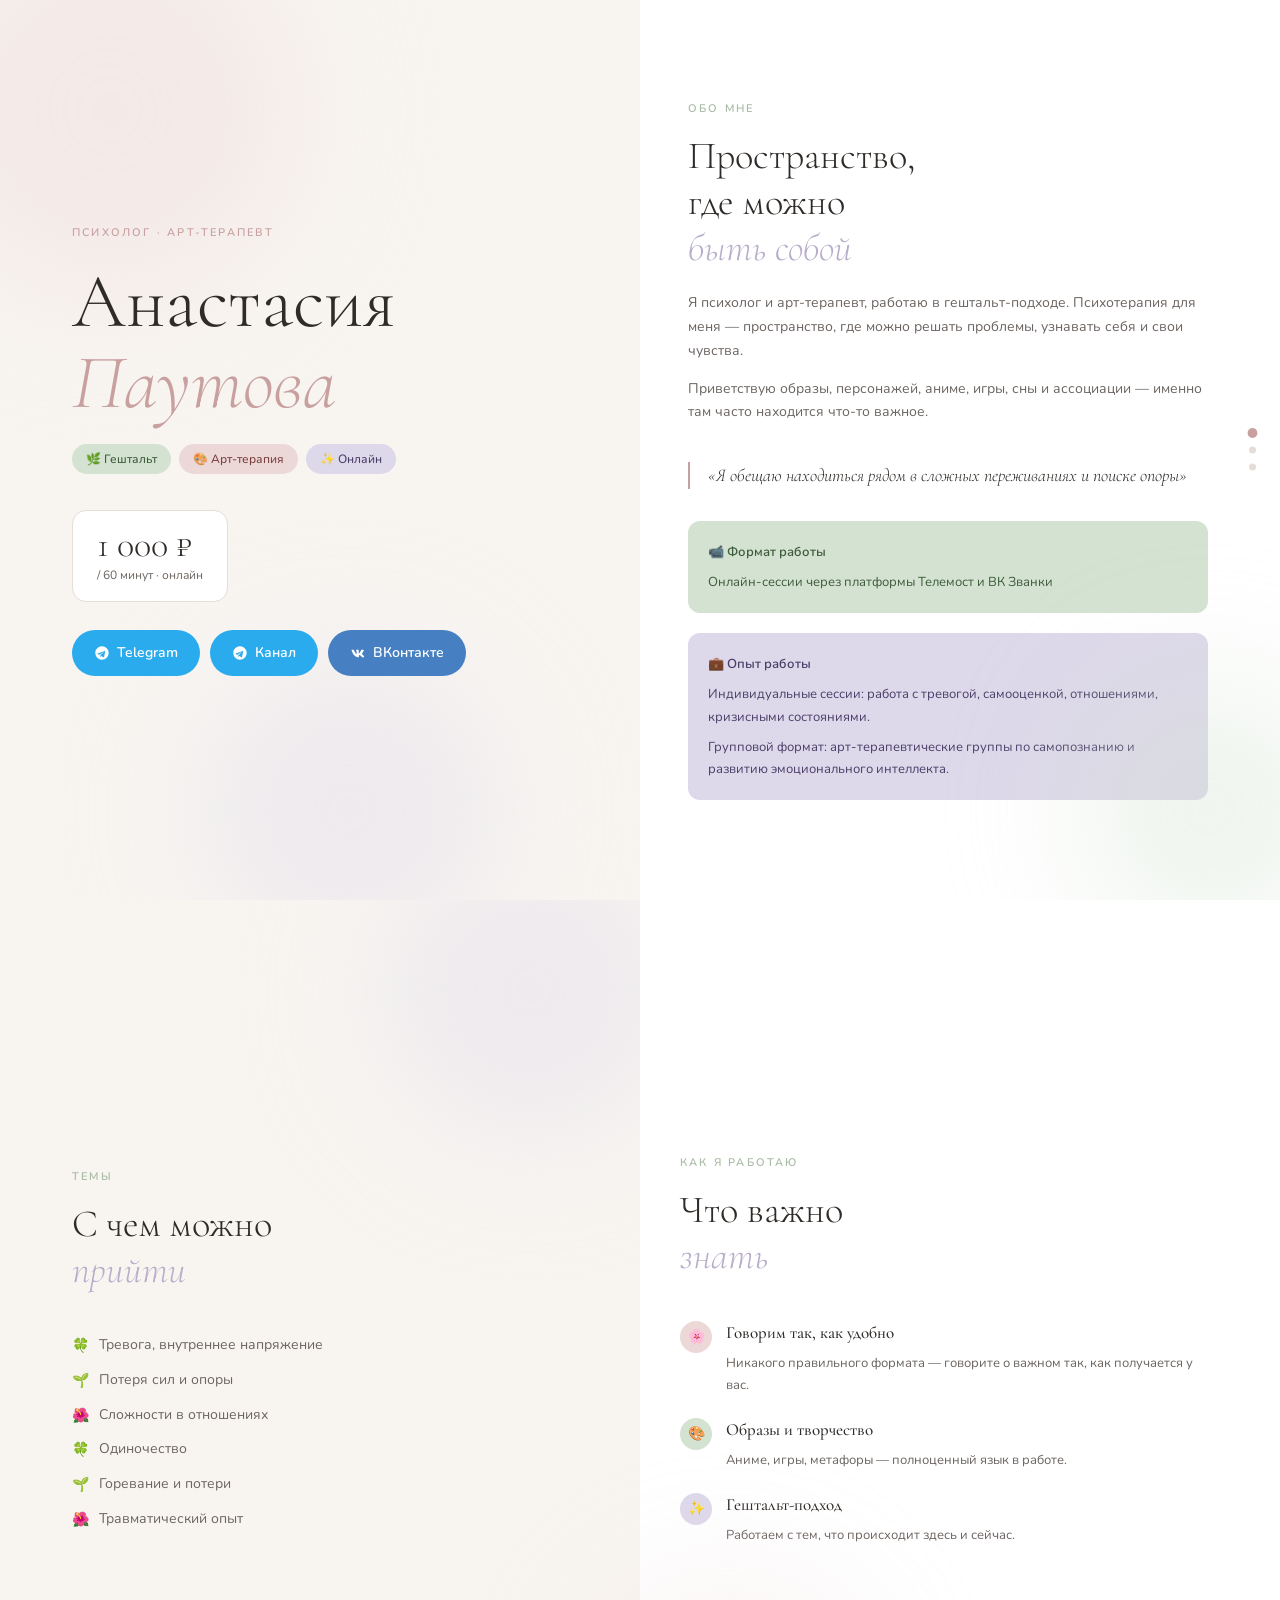
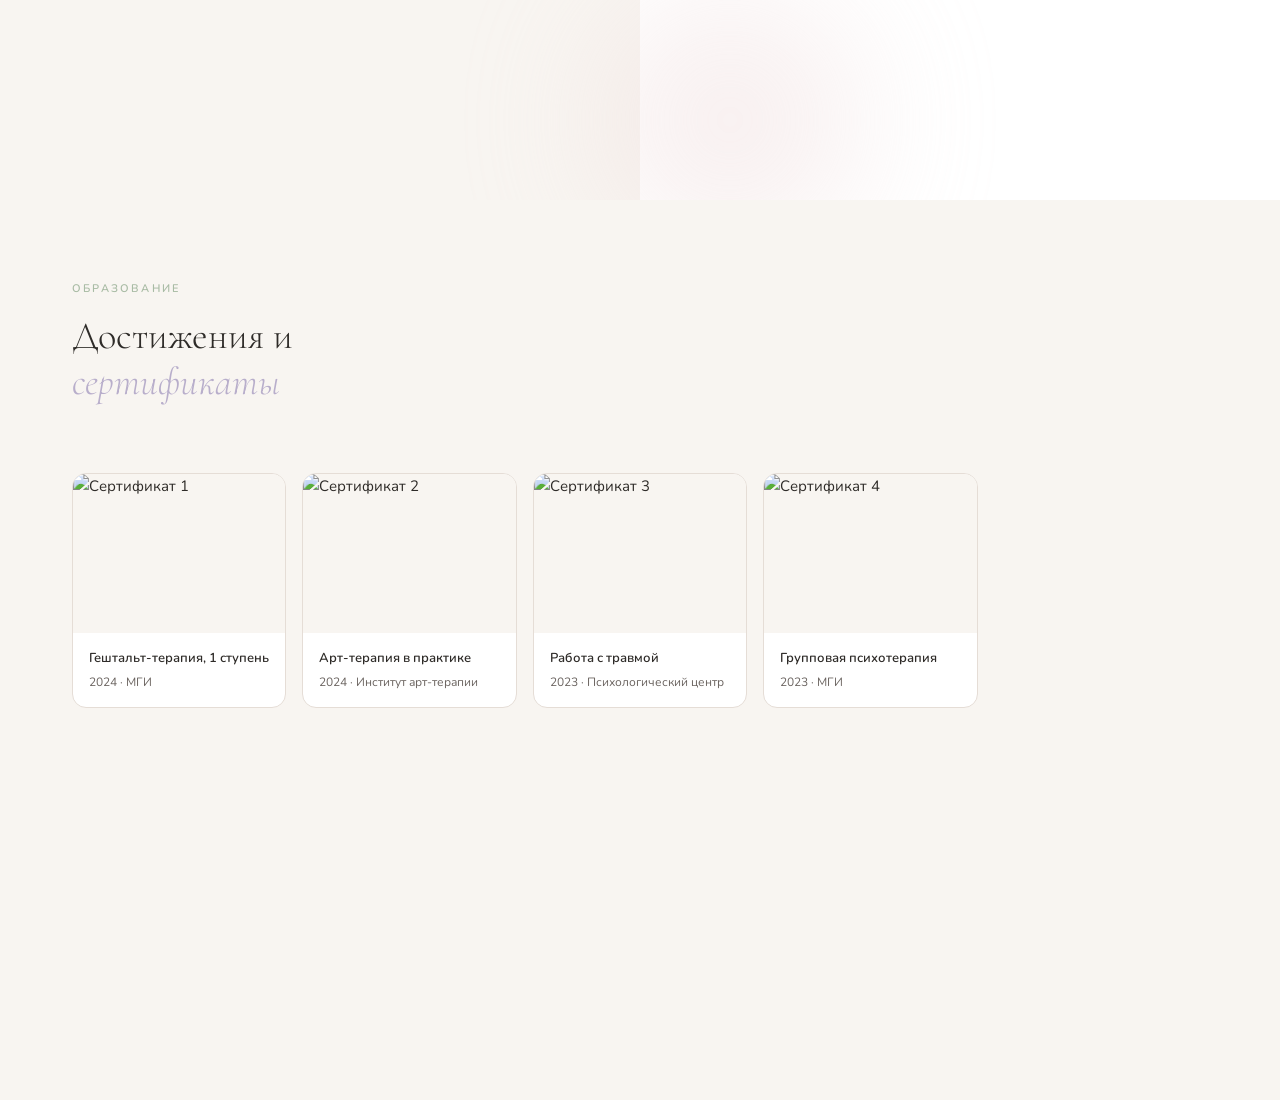
==== index.html @ 17f9b47e "Add files via upload" ====
<!DOCTYPE html>
<html lang="ru">
<head>
<meta charset="UTF-8">
<meta name="viewport" content="width=device-width, initial-scale=1.0">
<title>Анастасия Паутова — психолог, арт-терапевт</title>
<link href="https://fonts.googleapis.com/css2?family=Cormorant+Garamond:ital,wght@0,300;0,400;1,300;1,400&family=Nunito:wght@300;400;500;600&display=swap" rel="stylesheet">
<link rel="stylesheet" href="styles.css">
</head>
<body>

<!-- NAV DOTS -->
<nav class="nav-dots" aria-label="Навигация по страницам">
  <button class="nav-dot active" onclick="goTo(0)" aria-label="Страница 1"></button>
  <button class="nav-dot" onclick="goTo(1)" aria-label="Страница 2"></button>
  <button class="nav-dot" onclick="goTo(2)" aria-label="Страница 3"></button>
</nav>

<!-- ── PAGE 1 ── -->
<div class="page p1" id="pg0">
  <div class="blob blob-rose"></div>
  <div class="blob blob-lav"></div>

  <div class="p1-left">
    <p class="eyebrow">Психолог · Арт-терапевт</p>
    <h1>Анастасия<br><em>Паутова</em></h1>
    <div class="pill-row">
      <span class="pill ps">🌿 Гештальт</span>
      <span class="pill pr">🎨 Арт-терапия</span>
      <span class="pill pl">✨ Онлайн</span>
    </div>
    <div class="price-block">
      <span class="price-amount">1 000 ₽</span>
      <span class="price-note">/ 60 минут · онлайн</span>
    </div>
    <div class="btn-row">
      <a class="btn btn-tg" href="https://t.me/M_nesti">
        <svg width="16" height="16" viewBox="0 0 24 24" fill="none"><path d="M12 2C6.477 2 2 6.477 2 12s4.477 10 10 10 10-4.477 10-10S17.523 2 12 2Zm4.93 7.07-1.9 8.95c-.14.62-.51.77-.99.48l-2.72-2-1.32 1.27c-.14.14-.27.27-.56.27l.2-2.81 5.12-4.63c.22-.2-.05-.3-.34-.1L8.16 14.6l-2.69-.84c-.58-.18-.59-.58.13-.86l10.5-4.05c.48-.17.9.12.75.84Z" fill="currentColor"/></svg>
        Telegram
      </a>
      <a class="btn btn-tg" href="https://t.me/psy_highwave">
        <svg width="16" height="16" viewBox="0 0 24 24" fill="none"><path d="M12 2C6.477 2 2 6.477 2 12s4.477 10 10 10 10-4.477 10-10S17.523 2 12 2Zm4.93 7.07-1.9 8.95c-.14.62-.51.77-.99.48l-2.72-2-1.32 1.27c-.14.14-.27.27-.56.27l.2-2.81 5.12-4.63c.22-.2-.05-.3-.34-.1L8.16 14.6l-2.69-.84c-.58-.18-.59-.58.13-.86l10.5-4.05c.48-.17.9.12.75.84Z" fill="currentColor"/></svg>
        Канал
      </a>
      <a class="btn btn-vk" href="https://vk.ru/m_nesti">
        <svg width="16" height="16" viewBox="0 0 24 24" fill="none"><path d="M20.44 7.8c.13-.44 0-.76-.63-.76h-2.08c-.53 0-.77.28-.9.59 0 0-1.05 2.56-2.54 4.22-.48.48-.7.63-.96.63-.13 0-.32-.15-.32-.59V7.8c0-.53-.15-.76-.59-.76H9.58c-.33 0-.53.25-.53.48 0 .5.75.62.83 2.04v3.08c0 .67-.12.79-.38.79-.7 0-2.39-2.57-3.4-5.51C5.9 7.33 5.7 7.04 5.16 7.04H3.08c-.6 0-.72.28-.72.59 0 .55.7 3.3 3.26 6.93 1.7 2.44 4.1 3.76 6.28 3.76 1.31 0 1.47-.29 1.47-.8v-1.86c0-.6.13-.72.55-.72.31 0 .85.16 2.1 1.37 1.43 1.43 1.66 2.07 2.46 2.07h2.08c.6 0 .9-.29.72-.87-.19-.58-.86-1.42-1.75-2.41-.48-.57-1.2-1.18-1.42-1.49-.31-.4-.22-.58 0-.94 0 0 2.51-3.54 2.77-4.74Z" fill="currentColor"/></svg>
        ВКонтакте
      </a>
    </div>
  </div>

  <div class="p1-right">
    <div class="blob blob-sage"></div>
    <p class="section-label">Обо мне</p>
    <h2>Пространство,<br>где можно<br><em>быть собой</em></h2>
    <p class="about-text">Я психолог и арт-терапевт, работаю в гештальт-подходе. Психотерапия для меня — пространство, где можно решать проблемы, узнавать себя и свои чувства.</p>
    <p class="about-text">Приветствую образы, персонажей, аниме, игры, сны и ассоциации — именно там часто находится что-то важное.</p>
    <blockquote class="quote">
      «Я обещаю находиться рядом в сложных переживаниях и поиске опоры»
    </blockquote>
    
    <div style="margin-top: 32px; padding: 20px; background: var(--sage-l); border-radius: 12px;">
      <p style="font-size: 13px; font-weight: 600; color: #3D5C3A; margin-bottom: 8px;">📹 Формат работы</p>
      <p style="font-size: 13px; color: #3D5C3A; margin: 0;">Онлайн-сессии через платформы Телемост и ВК Званки</p>
    </div>
    
    <div style="margin-top: 20px; padding: 20px; background: var(--lav-l); border-radius: 12px;">
      <p style="font-size: 13px; font-weight: 600; color: #4A3F68; margin-bottom: 8px;">💼 Опыт работы</p>
      <p style="font-size: 13px; color: #4A3F68; margin: 0; margin-bottom: 8px;">Индивидуальные сессии: работа с тревогой, самооценкой, отношениями, кризисными состояниями.</p>
      <p style="font-size: 13px; color: #4A3F68; margin: 0;">Групповой формат: арт-терапевтические группы по самопознанию и развитию эмоционального интеллекта.</p>
    </div>
  </div>
</div>

<!-- ── PAGE 2 ── -->
<div class="page p2" id="pg1">
  <div class="p2-left">
    <div class="blob blob-lav2"></div>
    <p class="section-label">Темы</p>
    <h2>С чем можно<br><em>прийти</em></h2>
    <div class="topics-list">
      <div class="topic-item"><span>🍀</span><span>Тревога, внутреннее напряжение</span></div>
      <div class="topic-item"><span>🌱</span><span>Потеря сил и опоры</span></div>
      <div class="topic-item"><span>🌺</span><span>Сложности в отношениях</span></div>
      <div class="topic-item"><span>🍀</span><span>Одиночество</span></div>
      <div class="topic-item"><span>🌱</span><span>Горевание и потери</span></div>
      <div class="topic-item"><span>🌺</span><span>Травматический опыт</span></div>
    </div>
  </div>

  <div class="p2-right">
    <div class="blob blob-rose2"></div>
    <p class="section-label">Как я работаю</p>
    <h2>Что важно<br><em>знать</em></h2>
    <div class="how-list">
      <div class="how-item">
        <div class="how-dot hd-r">🌸</div>
        <div>
          <h3>Говорим так, как удобно</h3>
          <p>Никакого правильного формата — говорите о важном так, как получается у вас.</p>
        </div>
      </div>
      <div class="how-item">
        <div class="how-dot hd-s">🎨</div>
        <div>
          <h3>Образы и творчество</h3>
          <p>Аниме, игры, метафоры — полноценный язык в работе.</p>
        </div>
      </div>
      <div class="how-item">
        <div class="how-dot hd-l">✨</div>
        <div>
          <h3>Гештальт-подход</h3>
          <p>Работаем с тем, что происходит здесь и сейчас.</p>
        </div>
      </div>
    </div>
  </div>
</div>

<!-- ── PAGE 3: CERTS ── -->
<div class="page p3" id="pg2">
  <div class="p3-header">
    <div>
      <p class="section-label">Образование</p>
      <h2>Достижения и<br><em>сертификаты</em></h2>
    </div>
  </div>

  <div class="certs-grid">
    <!-- 
      КАК ЗАМЕНИТЬ ФОТО СЕРТИФИКАТОВ:
      1. Положите фото сертификатов в папку с файлом portfolio.html
      2. Замените src="cert1.jpg" на имя вашего файла (например: src="screenshot.jpg")
      3. Измените текст в cert-title и cert-meta на реальные данные
    -->
    <div class="cert-card">
      <img class="cert-img" src="cert1.jpg" alt="Сертификат 1">
      <div class="cert-body">
        <div class="cert-title">Гештальт-терапия, 1 ступень</div>
        <div class="cert-meta">2024 · МГИ</div>
      </div>
    </div>
    <div class="cert-card">
      <img class="cert-img" src="cert2.jpg" alt="Сертификат 2">
      <div class="cert-body">
        <div class="cert-title">Арт-терапия в практике</div>
        <div class="cert-meta">2024 · Институт арт-терапии</div>
      </div>
    </div>
    <div class="cert-card">
      <img class="cert-img" src="cert3.jpg" alt="Сертификат 3">
      <div class="cert-body">
        <div class="cert-title">Работа с травмой</div>
        <div class="cert-meta">2023 · Психологический центр</div>
      </div>
    </div>
    <div class="cert-card">
      <img class="cert-img" src="cert4.jpg" alt="Сертификат 4">
      <div class="cert-body">
        <div class="cert-title">Групповая психотерапия</div>
        <div class="cert-meta">2023 · МГИ</div>
      </div>
    </div>

    <!--
    ПРИМЕР РЕАЛЬНОЙ КАРТОЧКИ:
    <div class="cert-card">
      <img class="cert-img" src="cert1.jpg" alt="Гештальт 1 ступень">
      <div class="cert-body">
        <div class="cert-title">Гештальт-терапия, 1 ступень</div>
        <div class="cert-meta">2024 · МГИ</div>
      </div>
    </div>
    -->
  </div>
</div>

<script src="script.js"></script>
</body>
</html>
---- styles.css ----
*, *::before, *::after { box-sizing: border-box; margin: 0; padding: 0; }

:root {
  --bg: #F8F5F1;
  --surface: #FFFFFF;
  --text: #2E2B28;
  --soft: #6B6460;
  --sage: #A8BBA4;
  --sage-l: #D4E2D1;
  --rose: #C9A0A0;
  --rose-l: #EDD8D8;
  --lav: #B8AECB;
  --lav-l: #DDD8EA;
  --line: #E5DDD6;
}

html { scroll-behavior: smooth; scroll-snap-type: y mandatory; }
body { font-family: 'Nunito', sans-serif; background: var(--bg); color: var(--text); font-size: 15px; line-height: 1.7; }

/* PAGE WRAPPER */
.page {
  min-height: 100vh;
  scroll-snap-align: start;
  display: grid;
  position: relative;
  overflow: hidden;
}

/* BLOBS */
.blob {
  position: absolute;
  border-radius: 50%;
  filter: blur(70px);
  opacity: 0.4;
  pointer-events: none;
}

/* ── PAGE 1: HERO + ABOUT ── */
.p1 {
  grid-template-columns: 1fr 1fr;
  grid-template-rows: 1fr;
  background: var(--bg);
}

.p1-left {
  display: flex;
  flex-direction: column;
  justify-content: center;
  padding: 64px 48px 64px 72px;
  position: relative;
  z-index: 1;
}

.blob-rose { width: 380px; height: 380px; background: var(--rose-l); top: -80px; left: -80px; }
.blob-lav  { width: 300px; height: 300px; background: var(--lav-l); bottom: -60px; left: 200px; }

.eyebrow {
  font-size: 11px;
  font-weight: 600;
  letter-spacing: 0.2em;
  text-transform: uppercase;
  color: var(--rose);
  margin-bottom: 20px;
}

h1 {
  font-family: 'Cormorant Garamond', serif;
  font-size: clamp(48px, 6vw, 80px);
  font-weight: 300;
  line-height: 1.05;
  margin-bottom: 20px;
}
h1 em { font-style: italic; color: var(--rose); }

.pill-row {
  display: flex;
  flex-wrap: wrap;
  gap: 8px;
  margin-bottom: 36px;
}
.pill {
  padding: 5px 14px;
  border-radius: 999px;
  font-size: 12px;
  font-weight: 500;
}
.ps { background: var(--sage-l); color: #3D5C3A; }
.pr { background: var(--rose-l); color: #7A3F3F; }
.pl { background: var(--lav-l);  color: #4A3F68; }

.price-block {
  display: inline-flex;
  flex-direction: column;
  padding: 16px 24px;
  background: var(--surface);
  border-radius: 14px;
  border: 1px solid var(--line);
  gap: 2px;
  width: fit-content;
  margin-bottom: 28px;
}
.price-amount {
  font-family: 'Cormorant Garamond', serif;
  font-size: 36px;
  font-weight: 300;
  color: var(--text);
  line-height: 1;
}
.price-note { font-size: 12px; color: var(--soft); }

.btn-row { display: flex; gap: 10px; flex-wrap: wrap; }
.btn {
  display: inline-flex; align-items: center; gap: 7px;
  padding: 11px 22px; border-radius: 999px;
  font-family: 'Nunito', sans-serif; font-size: 14px; font-weight: 600;
  text-decoration: none; transition: transform 0.15s, opacity 0.15s;
}
.btn:hover { transform: translateY(-2px); opacity: 0.88; }
.btn-tg { background: #2AABEE; color: #fff; }
.btn-vk { background: #4680C2; color: #fff; }

/* RIGHT SIDE */
.p1-right {
  background: var(--surface);
  display: flex;
  flex-direction: column;
  justify-content: center;
  padding: 64px 72px 64px 48px;
  position: relative;
  z-index: 1;
}
.blob-sage { width: 260px; height: 260px; background: var(--sage-l); bottom: -40px; right: -60px; }

.section-label {
  font-size: 11px;
  font-weight: 600;
  letter-spacing: 0.2em;
  text-transform: uppercase;
  color: var(--sage);
  margin-bottom: 14px;
}

h2 {
  font-family: 'Cormorant Garamond', serif;
  font-size: clamp(28px, 3vw, 40px);
  font-weight: 300;
  line-height: 1.2;
  margin-bottom: 20px;
}
h2 em { font-style: italic; color: var(--lav); }

.about-text { color: var(--soft); margin-bottom: 14px; font-size: 14px; }

.quote {
  font-family: 'Cormorant Garamond', serif;
  font-size: 18px;
  font-weight: 300;
  font-style: italic;
  color: var(--text);
  padding-left: 18px;
  border-left: 2px solid var(--rose);
  margin-top: 24px;
  line-height: 1.5;
}

/* ── PAGE 2: TOPICS + HOW ── */
.p2 {
  grid-template-columns: 1fr 1fr;
  background: var(--bg);
}

.p2-left {
  display: flex;
  flex-direction: column;
  justify-content: center;
  padding: 64px 40px 64px 72px;
  position: relative;
  z-index: 1;
}
.blob-lav2 { width: 300px; height: 300px; background: var(--lav-l); top: -60px; right: -40px; }

.topics-list {
  margin-top: 20px;
  display: flex;
  flex-direction: column;
  gap: 10px;
}
.topic-item {
  display: flex;
  align-items: flex-start;
  gap: 10px;
  font-size: 14px;
  color: var(--soft);
}
.topic-item span:first-child { flex-shrink: 0; margin-top: 1px; }

.p2-right {
  background: var(--surface);
  display: flex;
  flex-direction: column;
  justify-content: center;
  padding: 64px 72px 64px 40px;
  position: relative;
  z-index: 1;
}
.blob-rose2 { width: 260px; height: 260px; background: var(--rose-l); bottom: -50px; left: -40px; }

.how-list { margin-top: 20px; display: flex; flex-direction: column; gap: 20px; }
.how-item { display: flex; gap: 14px; align-items: flex-start; }
.how-dot {
  width: 32px; height: 32px; border-radius: 50%;
  flex-shrink: 0; display: flex; align-items: center;
  justify-content: center; font-size: 14px; margin-top: 2px;
}
.hd-r { background: var(--rose-l); }
.hd-s { background: var(--sage-l); }
.hd-l { background: var(--lav-l);  }
.how-item h3 {
  font-family: 'Cormorant Garamond', serif;
  font-size: 17px; font-weight: 500;
  margin-bottom: 4px; color: var(--text);
}
.how-item p { font-size: 13px; color: var(--soft); margin: 0; }

/* ── PAGE 3: CERTS ── */
.p3 {
  display: block;
  background: var(--bg);
  padding: 80px 72px;
  scroll-snap-align: start;
}

.p3-header {
  display: flex;
  align-items: flex-end;
  justify-content: space-between;
  margin-bottom: 48px;
}

.certs-grid {
  display: grid;
  grid-template-columns: repeat(auto-fill, minmax(200px, 1fr));
  gap: 16px;
}

.cert-card {
  background: var(--surface);
  border-radius: 14px;
  border: 1px solid var(--line);
  overflow: hidden;
  transition: transform 0.2s, box-shadow 0.2s;
  cursor: pointer;
}
.cert-card:hover {
  transform: translateY(-3px);
  box-shadow: 0 8px 24px rgba(0,0,0,0.07);
}
.cert-img {
  width: 100%; aspect-ratio: 4/3;
  object-fit: cover; display: block;
  background: var(--bg);
}
.cert-body { padding: 14px 16px; }
.cert-title { font-size: 13px; font-weight: 600; color: var(--text); margin-bottom: 3px; }
.cert-meta  { font-size: 12px; color: var(--soft); }

/* Placeholder cards */
.cert-ph {
  border: 2px dashed var(--line);
  background: transparent;
  display: flex;
  flex-direction: column;
  align-items: center;
  justify-content: center;
  min-height: 180px;
  gap: 8px;
  cursor: default;
}
.cert-ph:hover { transform: none; box-shadow: none; }
.cert-ph-icon { font-size: 28px; opacity: 0.35; }
.cert-ph p { font-size: 12px; color: var(--soft); opacity: 0.6; text-align: center; padding: 0 12px; }

/* NAV DOTS */
.nav-dots {
  position: fixed;
  right: 24px;
  top: 50%;
  transform: translateY(-50%);
  display: flex;
  flex-direction: column;
  gap: 10px;
  z-index: 100;
}
.nav-dot {
  width: 7px; height: 7px;
  border-radius: 50%;
  background: var(--line);
  border: none; cursor: pointer;
  transition: background 0.2s, transform 0.2s;
  padding: 0;
}
.nav-dot.active { background: var(--rose); transform: scale(1.4); }

/* RESPONSIVE */
@media (max-width: 768px) {
  .p1, .p2 { grid-template-columns: 1fr; }
  .p1-left, .p1-right, .p2-left, .p2-right { padding: 56px 28px; }
  .p3 { padding: 56px 28px; }
  .nav-dots { display: none; }
  html { scroll-snap-type: none; }
}
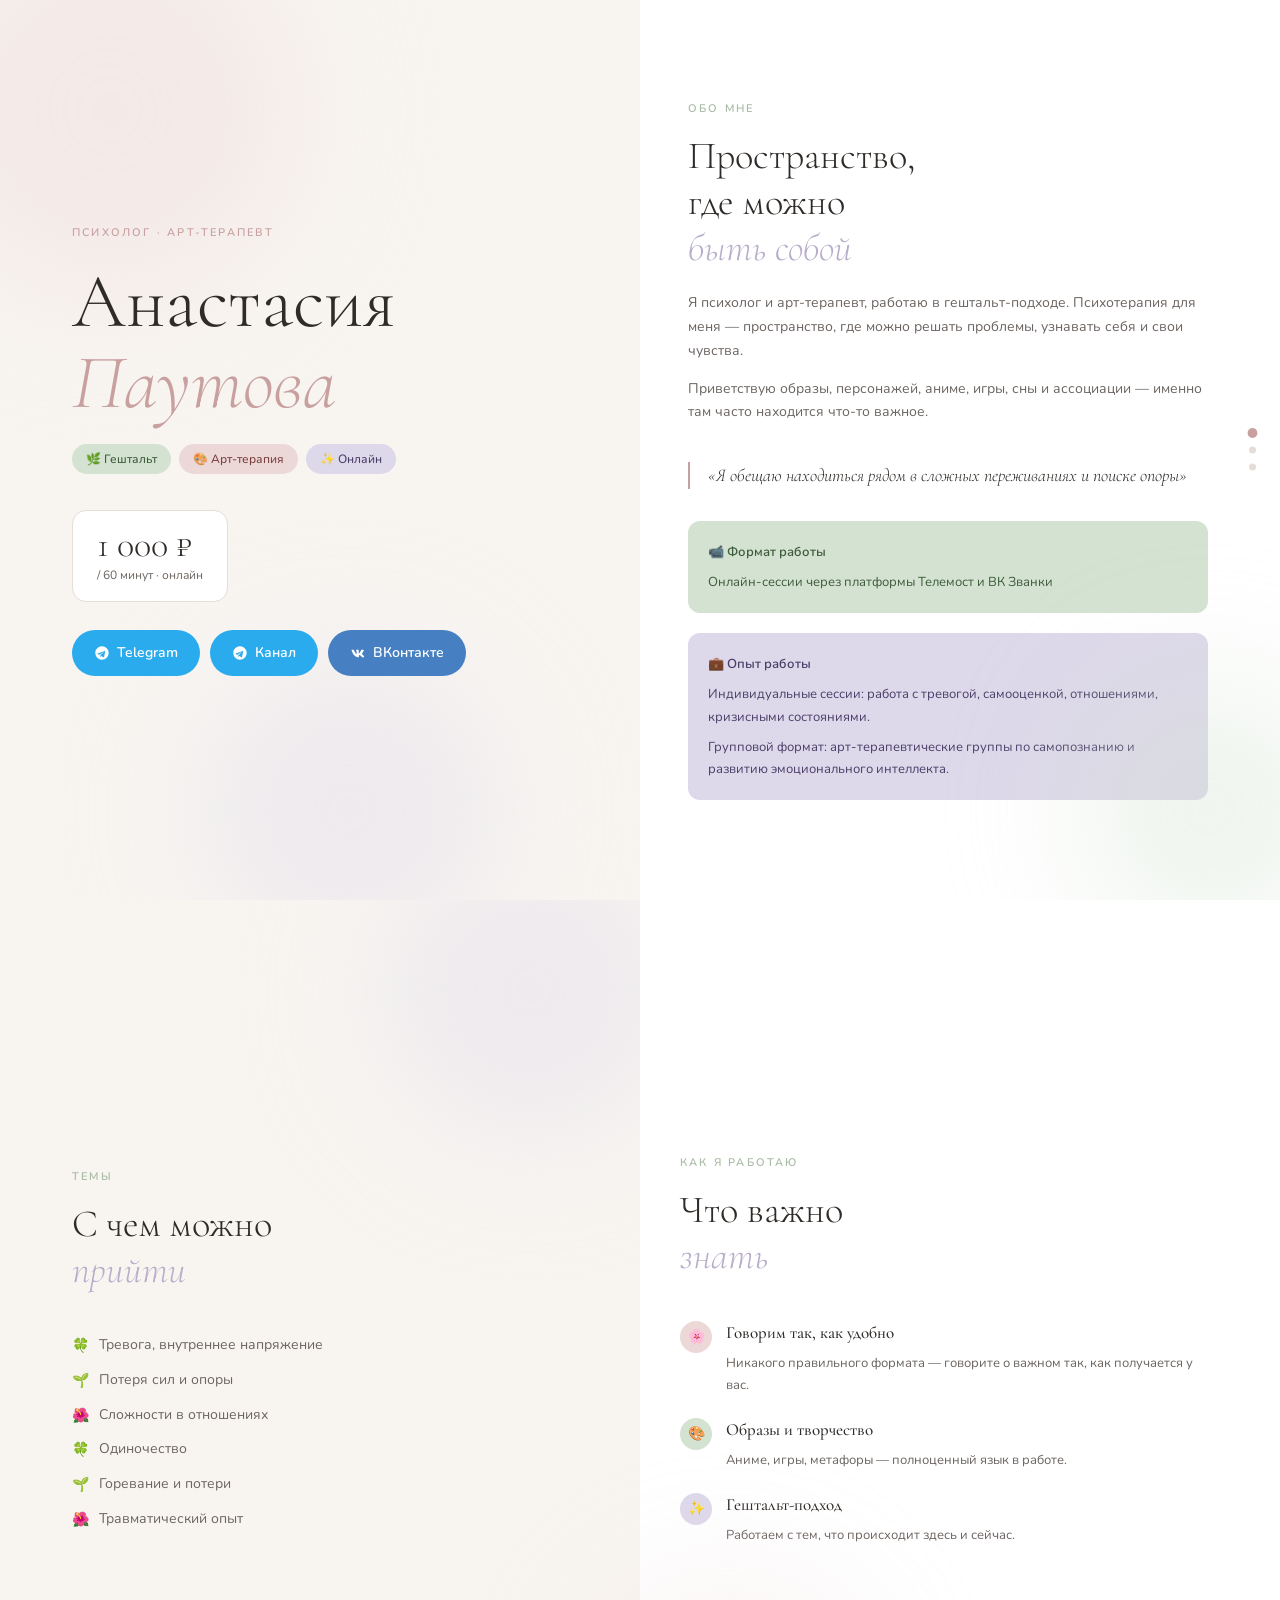
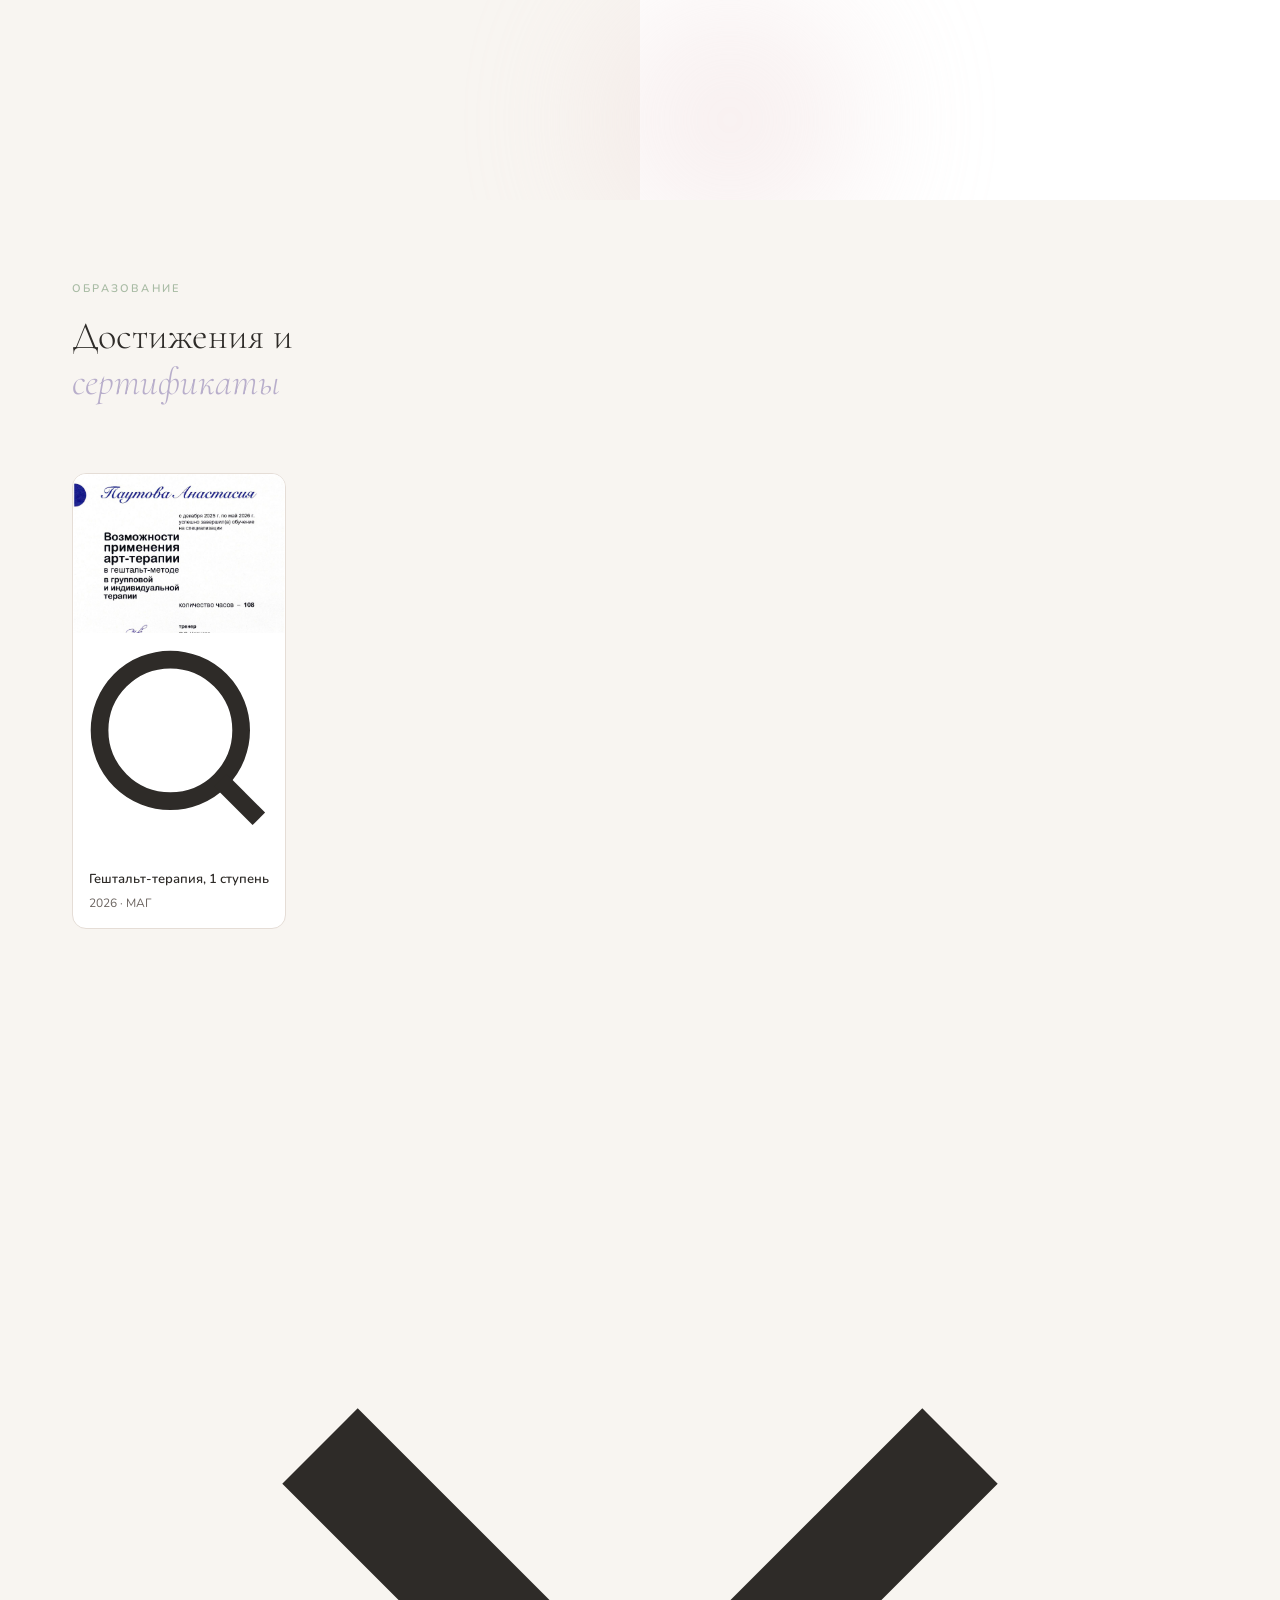
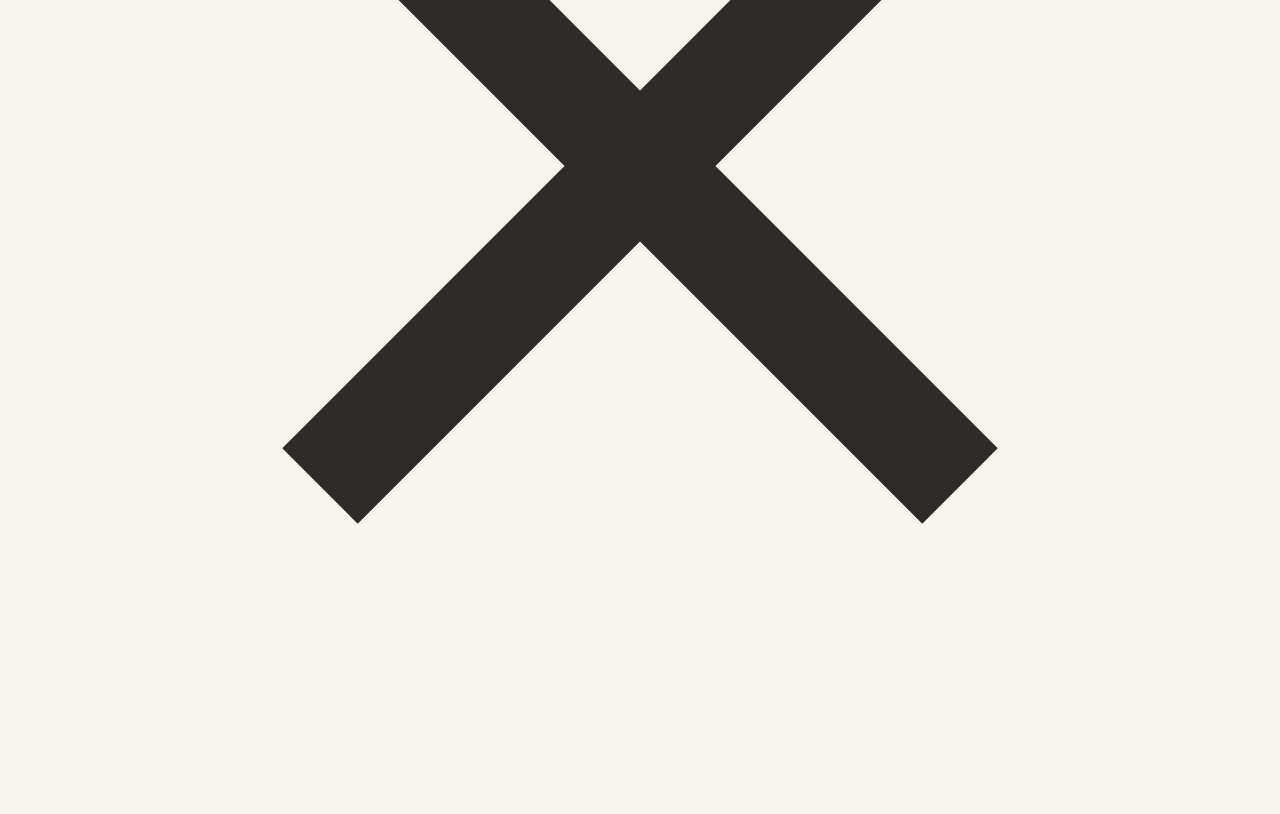
==== commit 116a21e9: "Fix HTML structure and remove duplicate content" ====
--- a/index.html
+++ b/index.html
@@ -128,54 +128,35 @@
   </div>
 
   <div class="certs-grid">
-    <!-- 
-      КАК ЗАМЕНИТЬ ФОТО СЕРТИФИКАТОВ:
-      1. Положите фото сертификатов в папку с файлом portfolio.html
-      2. Замените src="cert1.jpg" на имя вашего файла (например: src="screenshot.jpg")
-      3. Измените текст в cert-title и cert-meta на реальные данные
-    -->
-    <div class="cert-card">
-      <img class="cert-img" src="cert1.jpg" alt="Сертификат 1">
+    <div class="cert-card" onclick="openModal('cert1.jpg')">
+      <div class="cert-img-wrapper">
+        <img class="cert-img" src="photo_2026-07-21_18-38-57.jpg" alt="Сертификат 1">
+        <div class="cert-zoom">
+          <svg viewBox="0 0 24 24" fill="none" stroke="currentColor" stroke-width="2">
+            <circle cx="11" cy="11" r="8"></circle>
+            <path d="M21 21l-4.35-4.35"></path>
+          </svg>
+        </div>
+      </div>
       <div class="cert-body">
         <div class="cert-title">Гештальт-терапия, 1 ступень</div>
-        <div class="cert-meta">2024 · МГИ</div>
+        <div class="cert-meta">2026 · МАГ</div>
       </div>
     </div>
-    <div class="cert-card">
-      <img class="cert-img" src="cert2.jpg" alt="Сертификат 2">
-      <div class="cert-body">
-        <div class="cert-title">Арт-терапия в практике</div>
-        <div class="cert-meta">2024 · Институт арт-терапии</div>
-      </div>
-    </div>
-    <div class="cert-card">
-      <img class="cert-img" src="cert3.jpg" alt="Сертификат 3">
-      <div class="cert-body">
-        <div class="cert-title">Работа с травмой</div>
-        <div class="cert-meta">2023 · Психологический центр</div>
-      </div>
-    </div>
-    <div class="cert-card">
-      <img class="cert-img" src="cert4.jpg" alt="Сертификат 4">
-      <div class="cert-body">
-        <div class="cert-title">Групповая психотерапия</div>
-        <div class="cert-meta">2023 · МГИ</div>
-      </div>
-    </div>
+  </div>
+</div>
 
-    <!--
-    ПРИМЕР РЕАЛЬНОЙ КАРТОЧКИ:
-    <div class="cert-card">
-      <img class="cert-img" src="cert1.jpg" alt="Гештальт 1 ступень">
-      <div class="cert-body">
-        <div class="cert-title">Гештальт-терапия, 1 ступень</div>
-        <div class="cert-meta">2024 · МГИ</div>
-      </div>
-    </div>
-    -->
+<!-- MODAL -->
+<div class="modal" id="imageModal" onclick="closeModal()">
+  <img class="modal-content" id="modalImage" src="" alt="">
+  <div class="modal-close" onclick="closeModal()">
+    <svg viewBox="0 0 24 24" fill="none" stroke="currentColor" stroke-width="2">
+      <path d="M18 6L6 18"></path>
+      <path d="M6 6l12 12"></path>
+    </svg>
   </div>
 </div>
 
 <script src="script.js"></script>
 </body>
-</html>+</html>
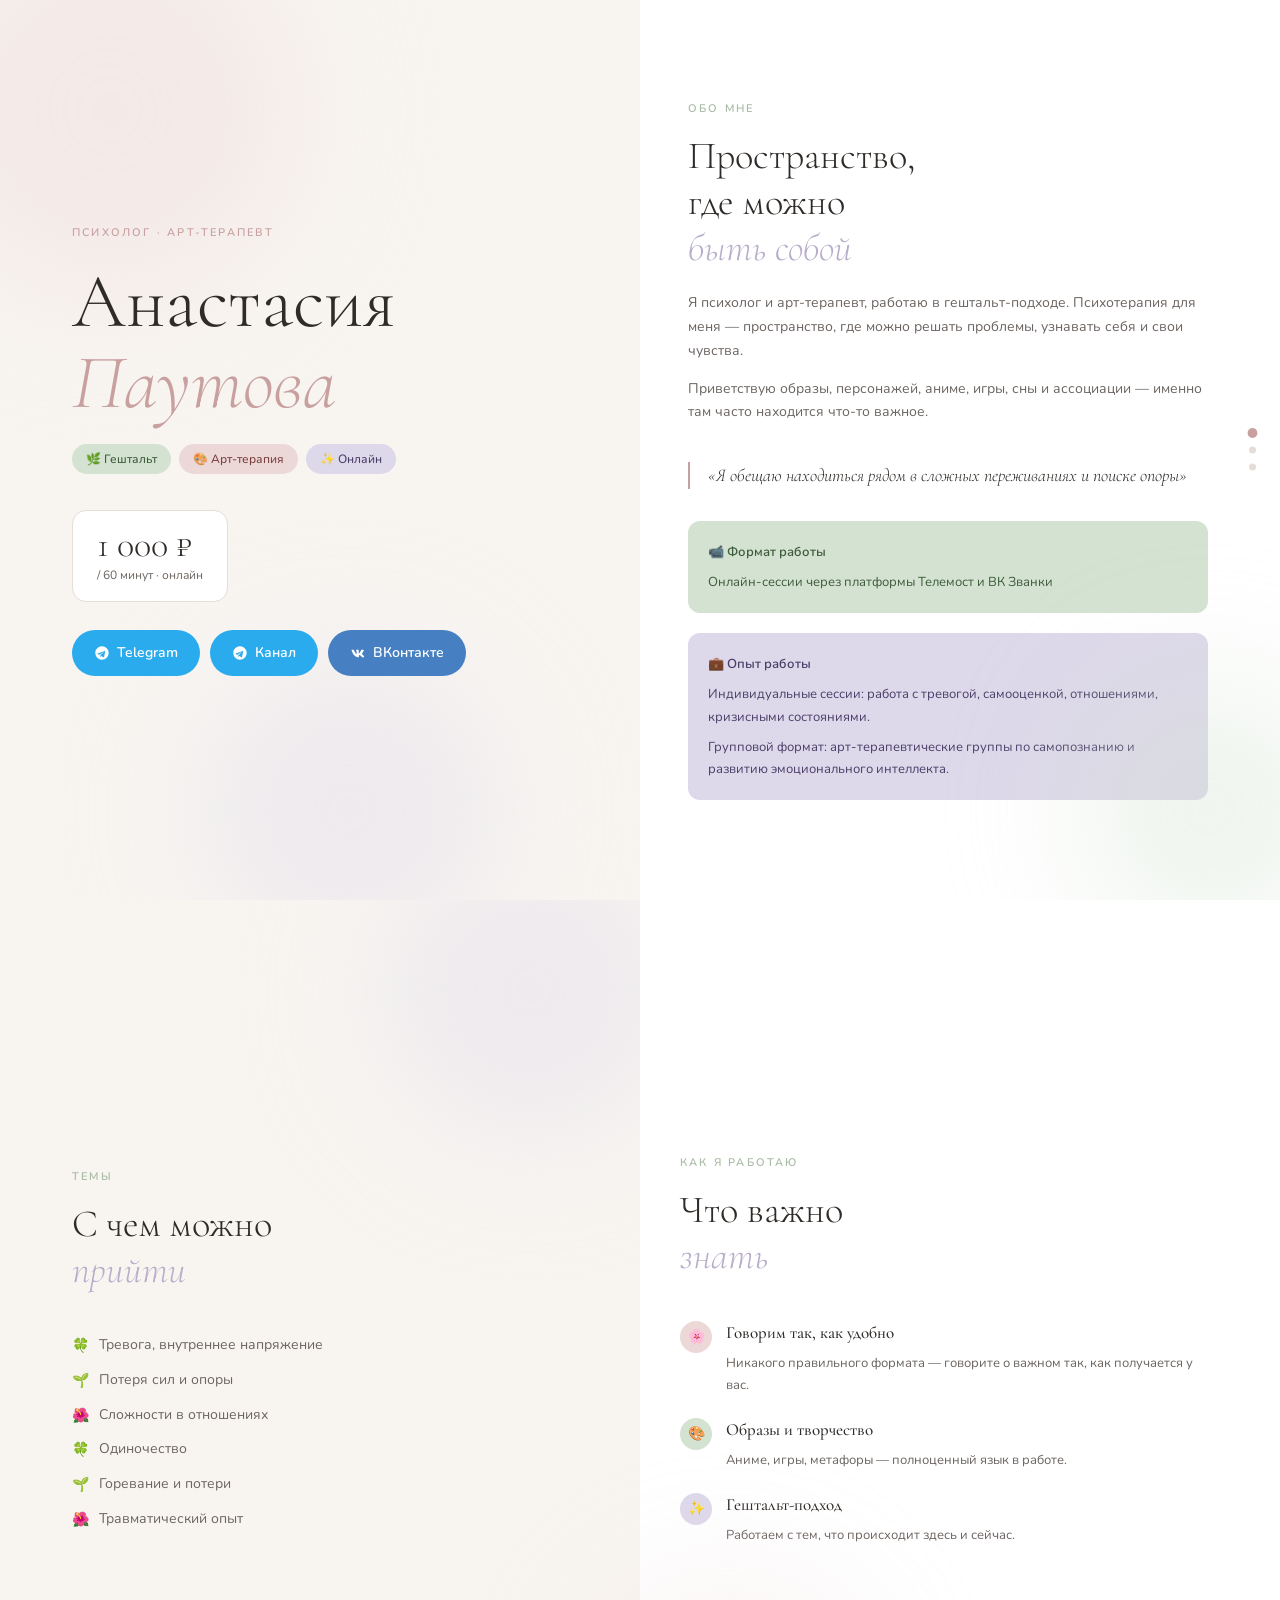
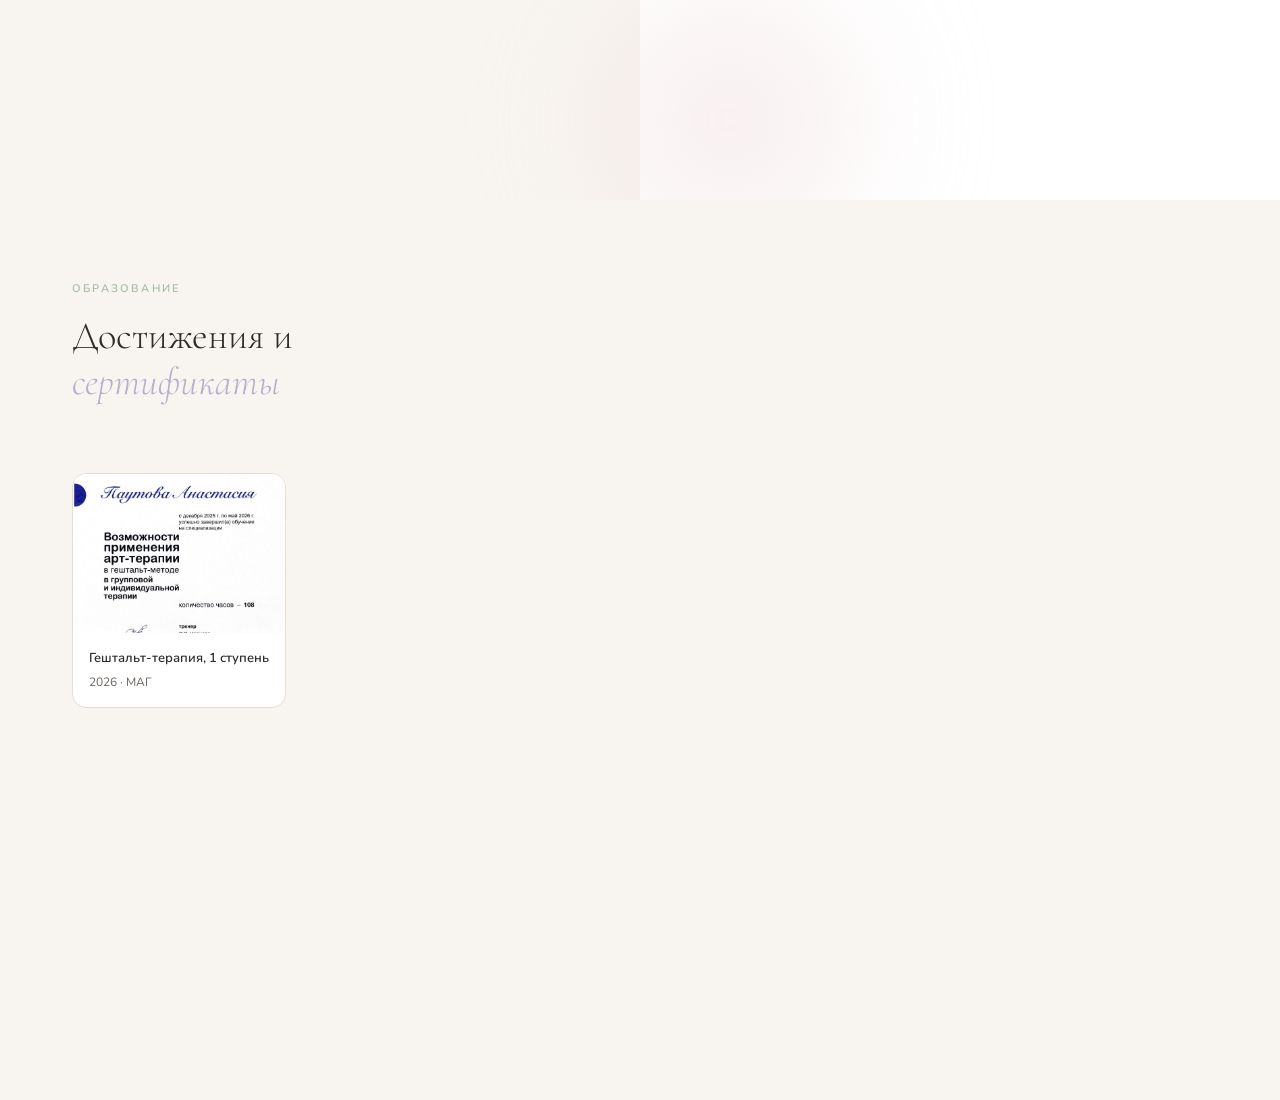
==== commit 07e9ebb8: "Update index.html" ====
--- a/index.html
+++ b/index.html
@@ -128,7 +128,7 @@
   </div>
 
   <div class="certs-grid">
-    <div class="cert-card" onclick="openModal('cert1.jpg')">
+    <div class="cert-card" onclick="openModal('photo_2026-07-21_18-38-57.jpg')">
       <div class="cert-img-wrapper">
         <img class="cert-img" src="photo_2026-07-21_18-38-57.jpg" alt="Сертификат 1">
         <div class="cert-zoom">
--- a/styles.css
+++ b/styles.css
@@ -250,15 +250,49 @@
   overflow: hidden;
   transition: transform 0.2s, box-shadow 0.2s;
   cursor: pointer;
+  position: relative;
 }
 .cert-card:hover {
   transform: translateY(-3px);
   box-shadow: 0 8px 24px rgba(0,0,0,0.07);
 }
+.cert-img-wrapper {
+  position: relative;
+  width: 100%;
+  aspect-ratio: 4/3;
+  overflow: hidden;
+}
 .cert-img {
-  width: 100%; aspect-ratio: 4/3;
-  object-fit: cover; display: block;
+  width: 100%;
+  height: 100%;
+  object-fit: cover;
+  display: block;
   background: var(--bg);
+}
+.cert-zoom {
+  position: absolute;
+  top: 50%;
+  left: 50%;
+  transform: translate(-50%, -50%);
+  width: 48px;
+  height: 48px;
+  background: rgba(255, 255, 255, 0.9);
+  border-radius: 50%;
+  display: flex;
+  align-items: center;
+  justify-content: center;
+  opacity: 0;
+  transition: opacity 0.2s;
+  pointer-events: none;
+  box-shadow: 0 4px 12px rgba(0,0,0,0.15);
+}
+.cert-card:hover .cert-zoom {
+  opacity: 1;
+}
+.cert-zoom svg {
+  width: 24px;
+  height: 24px;
+  color: var(--text);
 }
 .cert-body { padding: 14px 16px; }
 .cert-title { font-size: 13px; font-weight: 600; color: var(--text); margin-bottom: 3px; }
@@ -301,6 +335,57 @@
 }
 .nav-dot.active { background: var(--rose); transform: scale(1.4); }
 
+/* MODAL */
+.modal {
+  position: fixed;
+  top: 0;
+  left: 0;
+  width: 100%;
+  height: 100%;
+  background: rgba(0, 0, 0, 0.85);
+  display: flex;
+  align-items: center;
+  justify-content: center;
+  z-index: 1000;
+  opacity: 0;
+  visibility: hidden;
+  transition: opacity 0.3s, visibility 0.3s;
+}
+.modal.active {
+  opacity: 1;
+  visibility: visible;
+}
+.modal-content {
+  max-width: 90%;
+  max-height: 90%;
+  object-fit: contain;
+  border-radius: 8px;
+  box-shadow: 0 20px 60px rgba(0,0,0,0.3);
+}
+.modal-close {
+  position: absolute;
+  top: 20px;
+  right: 20px;
+  width: 40px;
+  height: 40px;
+  background: rgba(255, 255, 255, 0.9);
+  border-radius: 50%;
+  display: flex;
+  align-items: center;
+  justify-content: center;
+  cursor: pointer;
+  transition: transform 0.2s, background 0.2s;
+}
+.modal-close:hover {
+  transform: scale(1.1);
+  background: #fff;
+}
+.modal-close svg {
+  width: 20px;
+  height: 20px;
+  color: var(--text);
+}
+
 /* RESPONSIVE */
 @media (max-width: 768px) {
   .p1, .p2 { grid-template-columns: 1fr; }
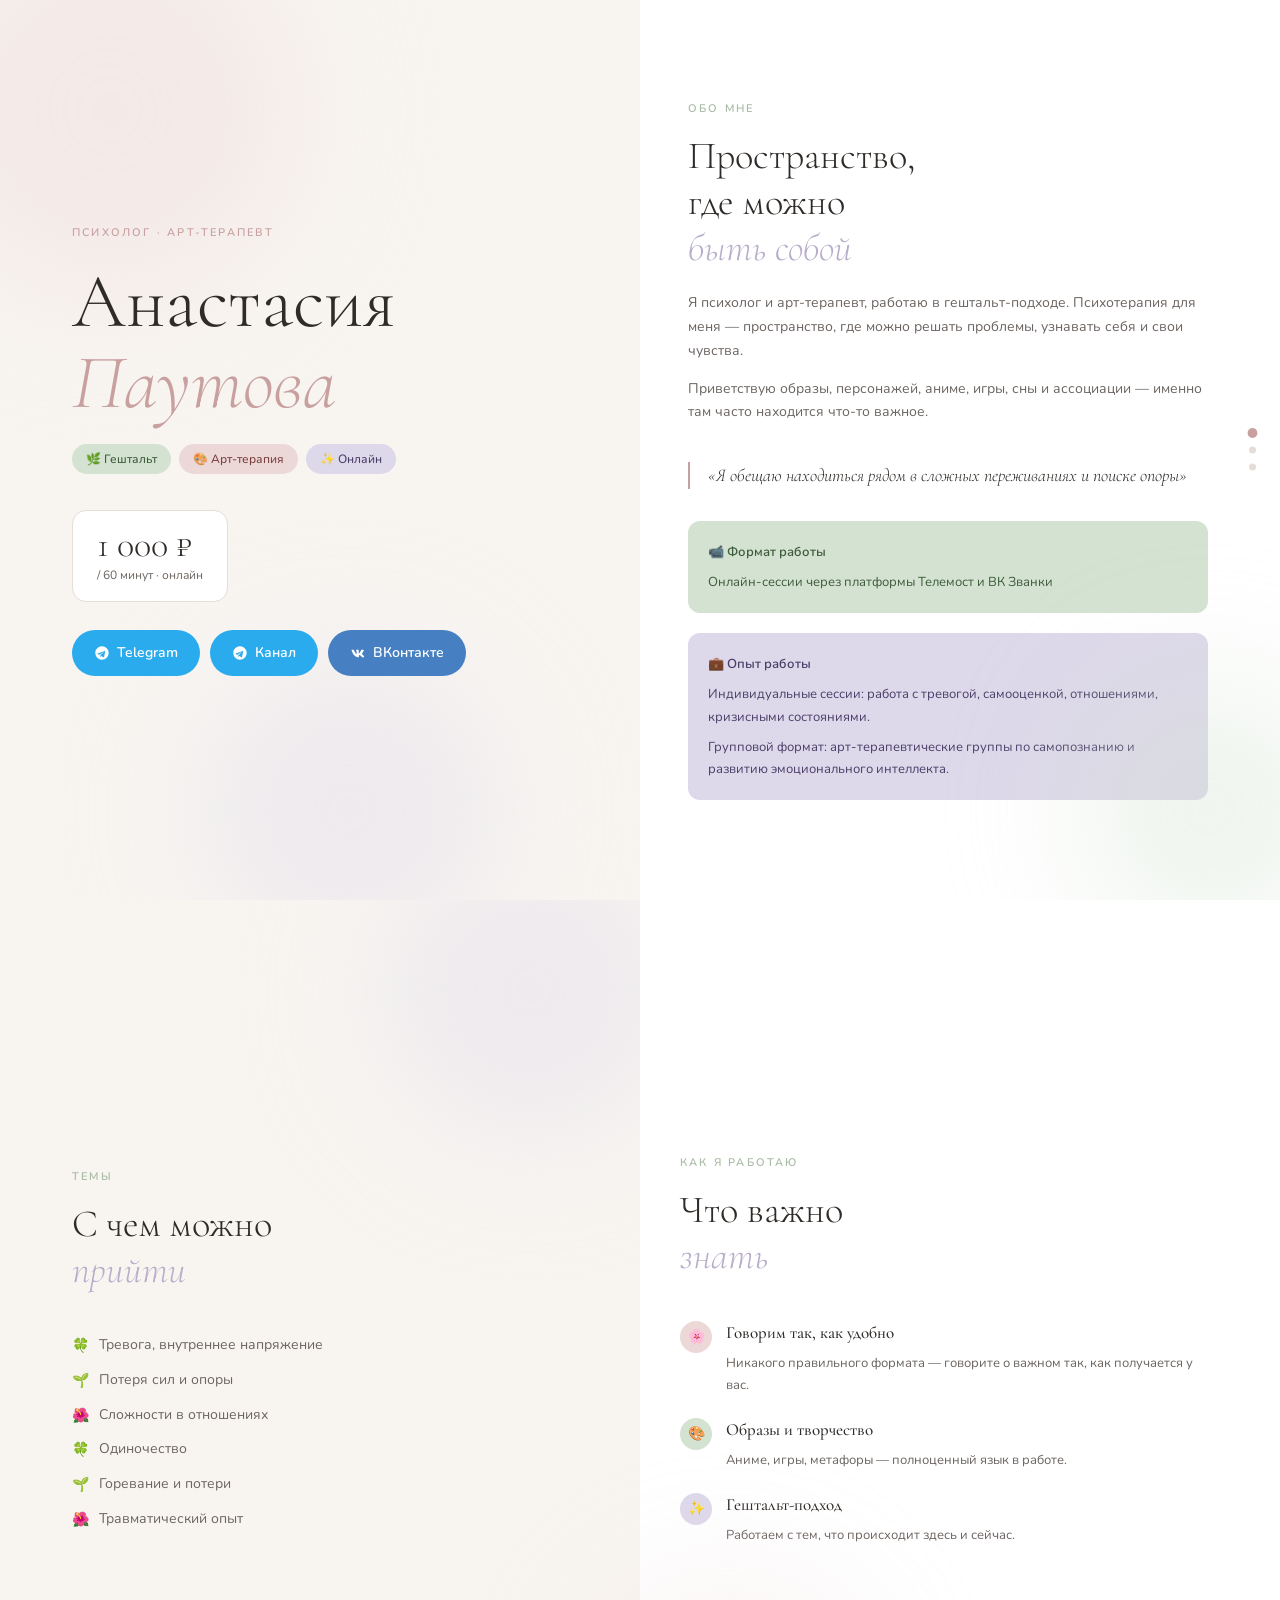
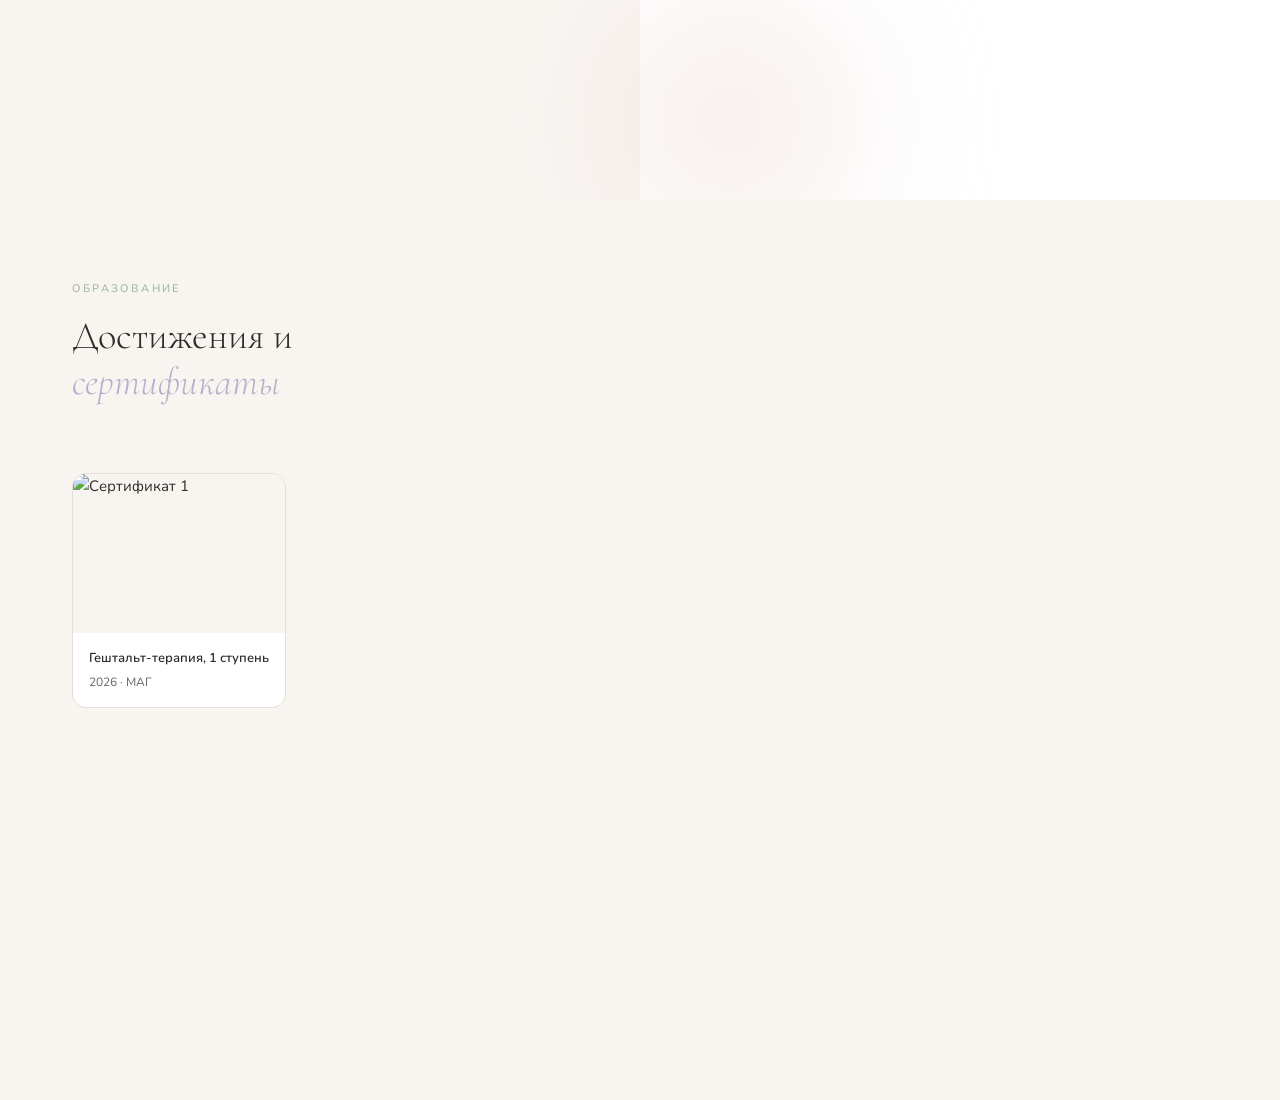
==== commit 2397d0ce: "Update index.html" ====
--- a/index.html
+++ b/index.html
@@ -128,9 +128,9 @@
   </div>
 
   <div class="certs-grid">
-    <div class="cert-card" onclick="openModal('photo_2026-07-21_18-38-57.jpg')">
+    <div class="cert-card" onclick="openModal('cert1.jpg')">
       <div class="cert-img-wrapper">
-        <img class="cert-img" src="photo_2026-07-21_18-38-57.jpg" alt="Сертификат 1">
+        <img class="cert-img" src="cert1.jpg" alt="Сертификат 1">
         <div class="cert-zoom">
           <svg viewBox="0 0 24 24" fill="none" stroke="currentColor" stroke-width="2">
             <circle cx="11" cy="11" r="8"></circle>
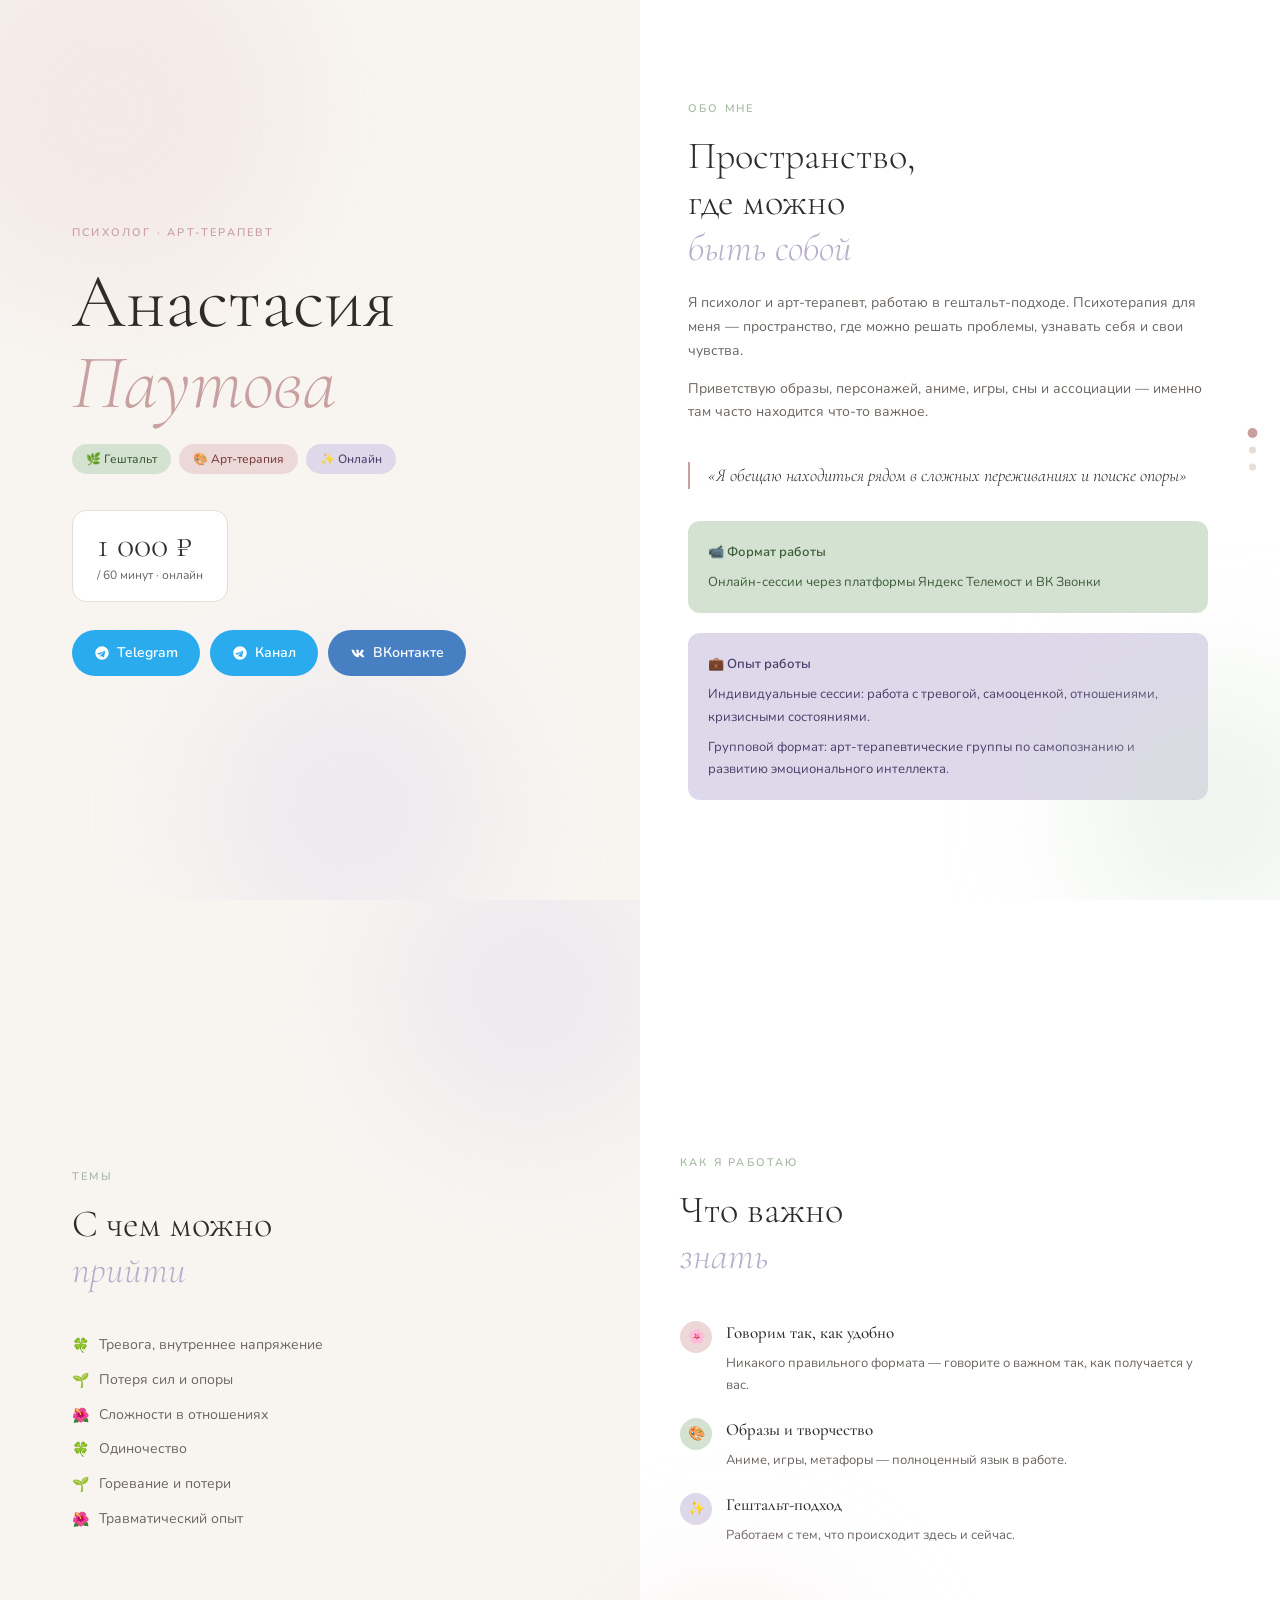
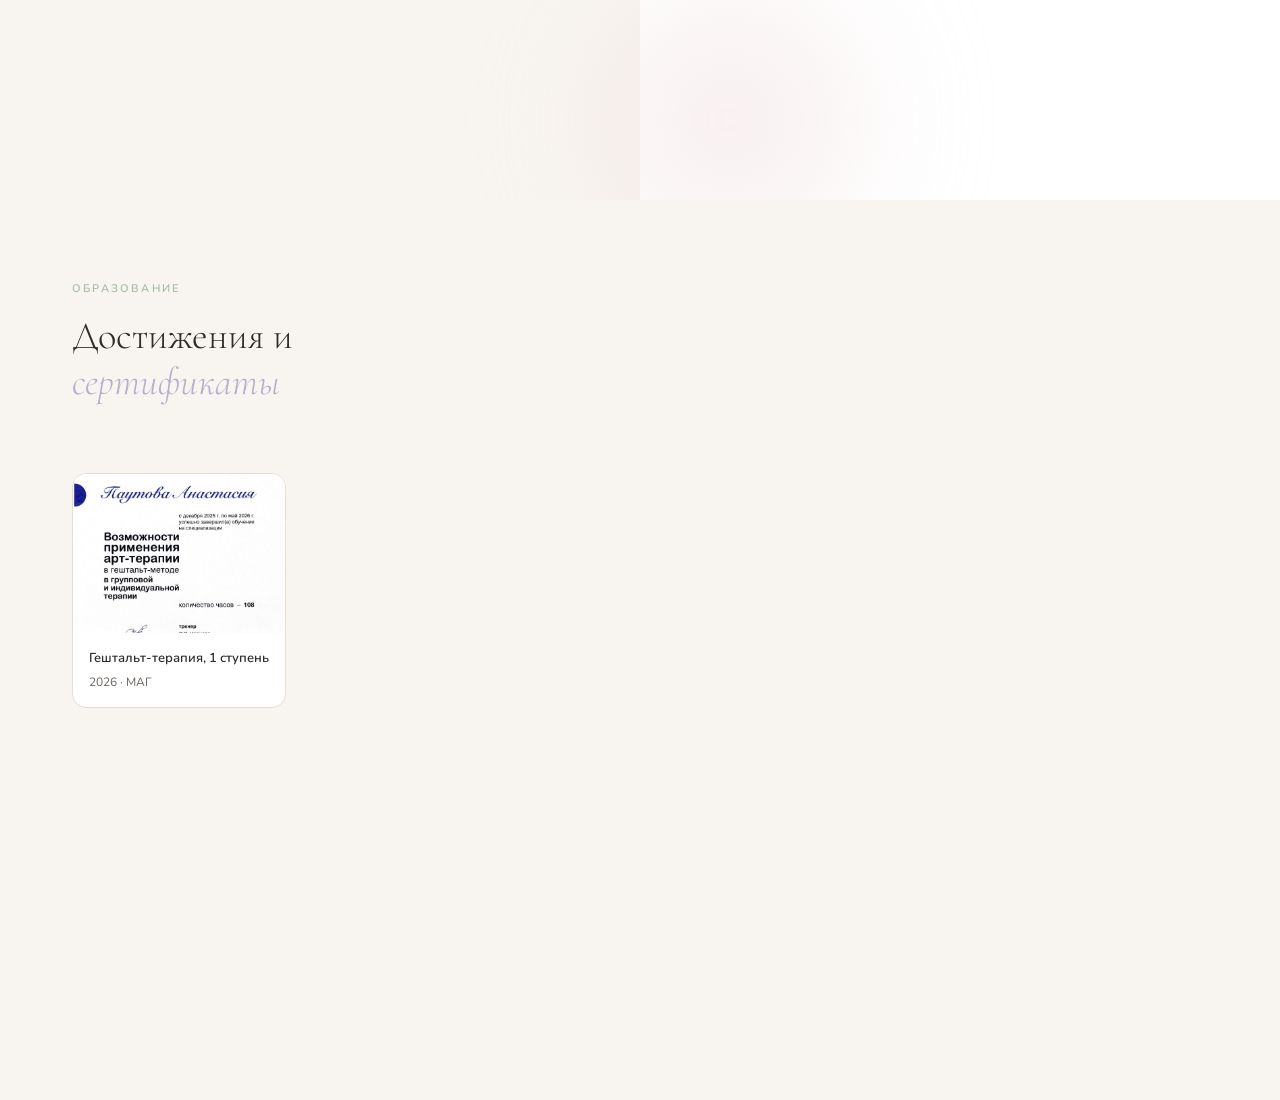
==== commit e43c4991: "Update index.html" ====
--- a/index.html
+++ b/index.html
@@ -61,7 +61,7 @@
     
     <div style="margin-top: 32px; padding: 20px; background: var(--sage-l); border-radius: 12px;">
       <p style="font-size: 13px; font-weight: 600; color: #3D5C3A; margin-bottom: 8px;">📹 Формат работы</p>
-      <p style="font-size: 13px; color: #3D5C3A; margin: 0;">Онлайн-сессии через платформы Телемост и ВК Званки</p>
+      <p style="font-size: 13px; color: #3D5C3A; margin: 0;">Онлайн-сессии через платформы Яндекс Телемост и ВК Звонки</p>
     </div>
     
     <div style="margin-top: 20px; padding: 20px; background: var(--lav-l); border-radius: 12px;">
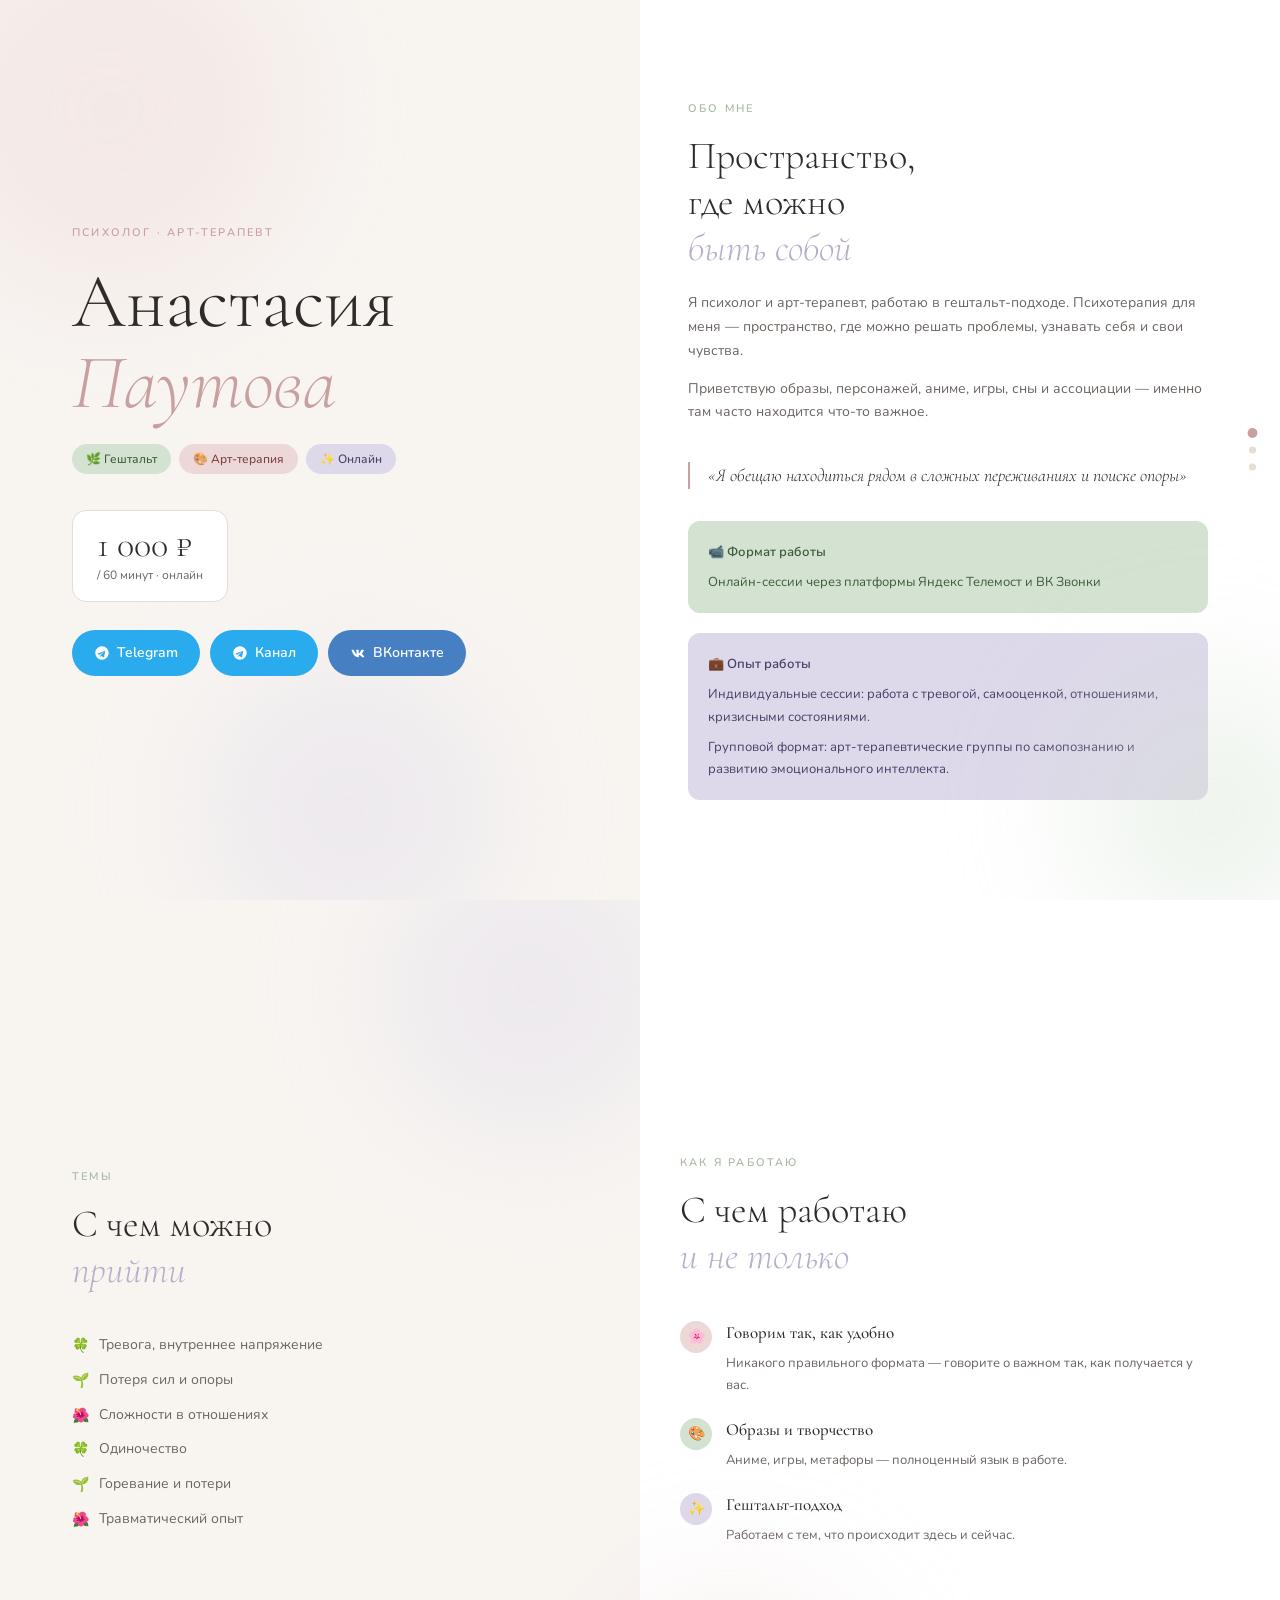
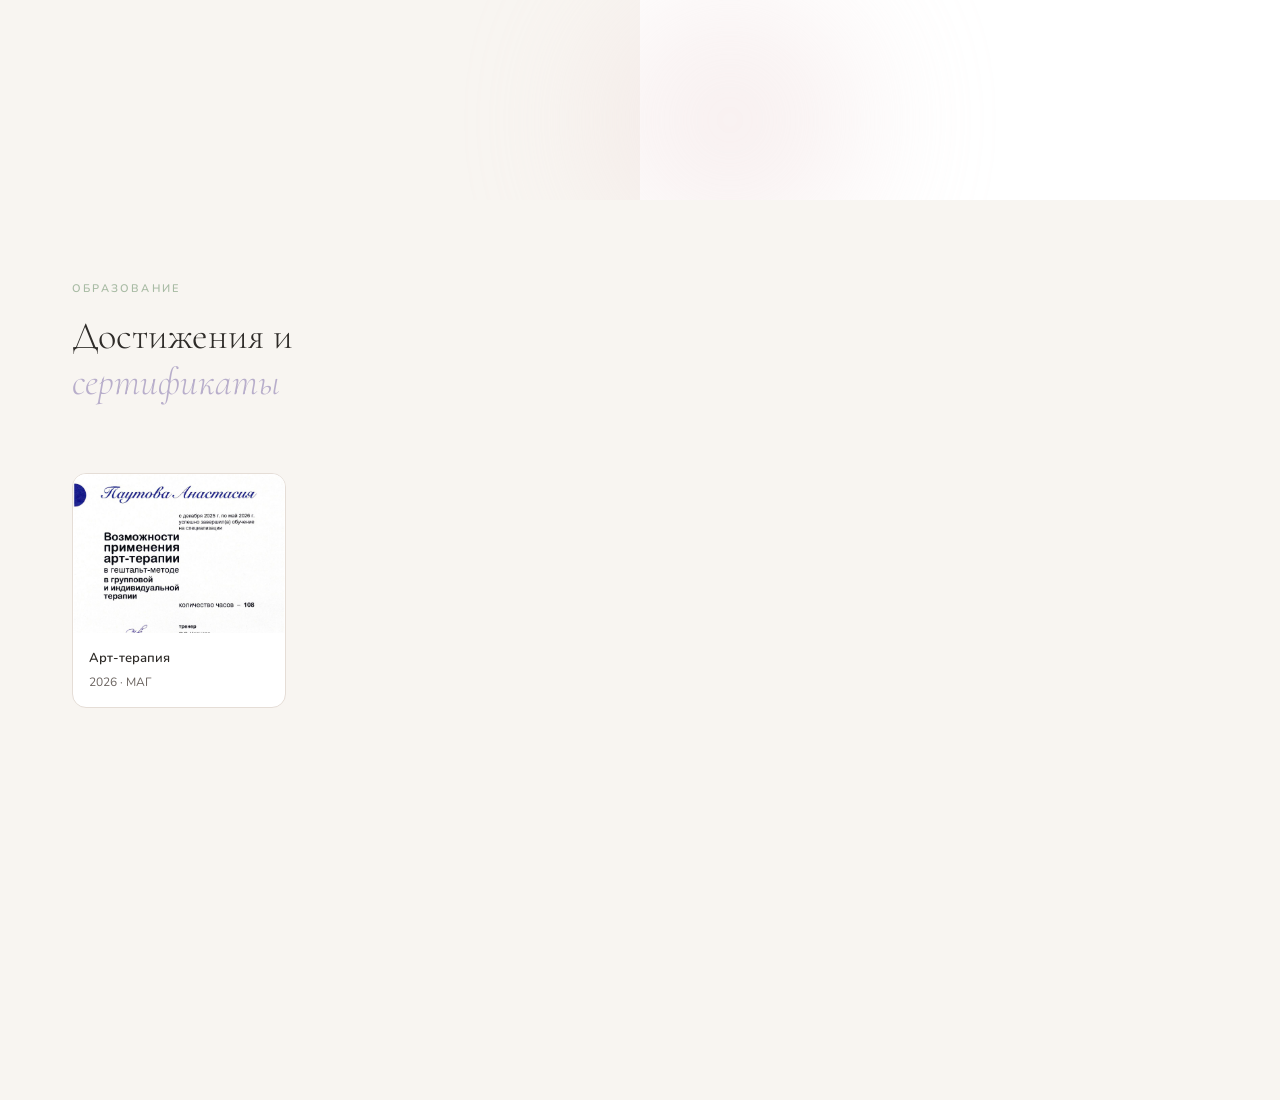
==== commit 11dede09: "Update index.html" ====
--- a/index.html
+++ b/index.html
@@ -91,7 +91,7 @@
   <div class="p2-right">
     <div class="blob blob-rose2"></div>
     <p class="section-label">Как я работаю</p>
-    <h2>Что важно<br><em>знать</em></h2>
+    <h2>С чем работаю<br><em>и не только</em></h2>
     <div class="how-list">
       <div class="how-item">
         <div class="how-dot hd-r">🌸</div>
@@ -139,7 +139,7 @@
         </div>
       </div>
       <div class="cert-body">
-        <div class="cert-title">Гештальт-терапия, 1 ступень</div>
+        <div class="cert-title">Арт-терапия</div>
         <div class="cert-meta">2026 · МАГ</div>
       </div>
     </div>
